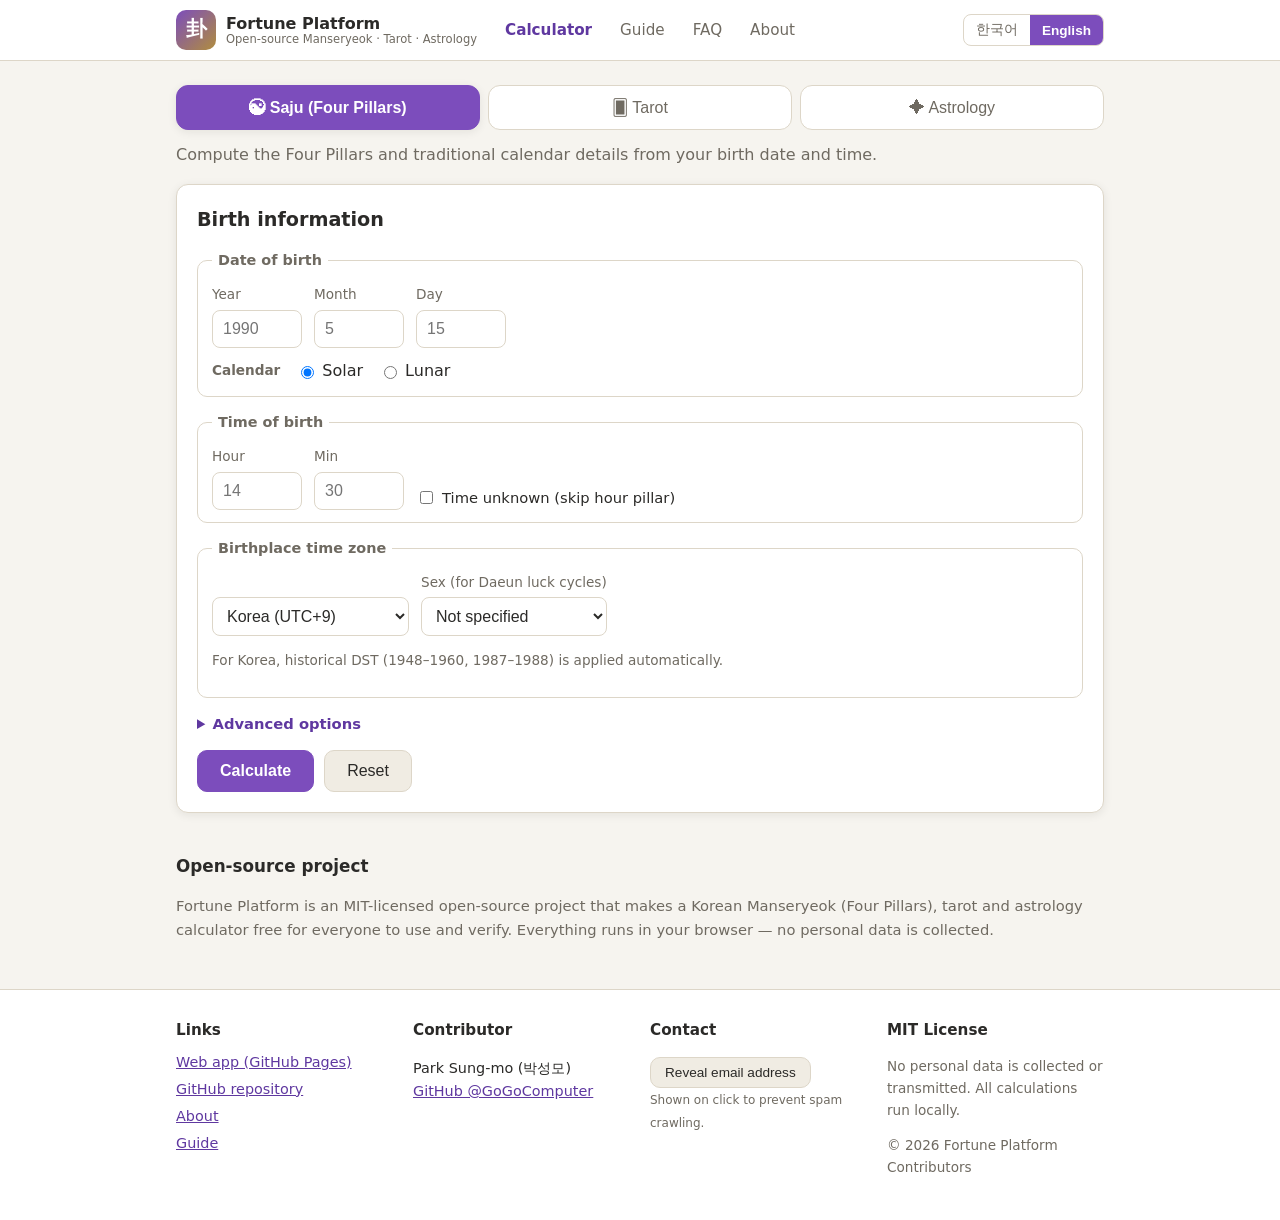
==== index.html @ 0ba6f223 "feat: open-source manseryeok/tarot/astrology web app (GitHub Pages) - 사주 만세력: 1900-2100 음력 변환(윤달), 절" ====
<!DOCTYPE html>
<html lang="ko">
<head>
  <meta charset="UTF-8">
  <meta name="viewport" content="width=device-width, initial-scale=1.0">
  <title>사주 만세력 계산기 - 무료 만세력·타로·점성술 | Fortune Platform</title>
  <meta name="description" content="생년월일을 입력하면 정확한 사주 만세력을 계산합니다. 천간지지, 오행, 납음오행, 절기, 대운까지 무료로 제공하는 오픈소스 만세력 계산기입니다.">
  <meta name="keywords" content="사주, 만세력, 사주 계산기, 무료 사주, 천간지지, 오행, 납음오행, 절기, 월령, 대운, 타로, 점성술, manseryeok, saju, four pillars">
  <link rel="canonical" href="https://fortune-org.github.io/fortune-platform/">
  <link rel="alternate" hreflang="ko" href="https://fortune-org.github.io/fortune-platform/?lang=ko">
  <link rel="alternate" hreflang="en" href="https://fortune-org.github.io/fortune-platform/?lang=en">
  <meta property="og:type" content="website">
  <meta property="og:title" content="사주 만세력 계산기 - Fortune Platform">
  <meta property="og:description" content="천간지지·오행·납음오행·절기·대운까지 계산하는 무료 오픈소스 만세력. 타로·점성술 포함.">
  <meta property="og:url" content="https://fortune-org.github.io/fortune-platform/">
  <link rel="icon" type="image/svg+xml" href="assets/favicon.svg">
  <link rel="stylesheet" href="css/style.css">
  <script type="application/ld+json">
  {
    "@context": "https://schema.org",
    "@type": "WebApplication",
    "name": "사주 만세력 계산기 (Fortune Platform)",
    "description": "정확한 무료 온라인 사주 만세력·타로·점성술 계산기",
    "keywords": "사주, 만세력, 사주 계산기, 천간지지, 오행, 무료 사주, 타로, 점성술",
    "url": "https://fortune-org.github.io/fortune-platform/",
    "applicationCategory": "LifestyleApplication",
    "operatingSystem": "Any",
    "offers": { "@type": "Offer", "price": "0", "priceCurrency": "USD" },
    "license": "https://opensource.org/licenses/MIT"
  }
  </script>
</head>
<body>
<header class="site-header">
  <div class="container header-inner">
    <a class="brand" href="./">
      <span class="brand-mark" aria-hidden="true">卦</span>
      <span class="brand-text">
        <strong data-i18n="brand">Fortune Platform</strong>
        <small data-i18n="brandSub">오픈소스 만세력 · 타로 · 점성술</small>
      </span>
    </a>
    <nav class="site-nav" aria-label="주 메뉴">
      <a href="./" class="active" data-i18n="nav.home">계산기</a>
      <a href="guide.html" data-i18n="nav.guide">가이드</a>
      <a href="faq.html" data-i18n="nav.faq">FAQ</a>
      <a href="about.html" data-i18n="nav.about">소개</a>
    </nav>
    <div class="lang-switch" role="group" data-i18n-aria="lang.label" aria-label="언어 선택">
      <button type="button" data-lang-btn="ko" data-i18n="lang.ko">한국어</button>
      <button type="button" data-lang-btn="en" data-i18n="lang.en">English</button>
    </div>
  </div>
</header>

<main class="container" id="main">
  <h1 data-i18n="h1Index" class="visually-hidden">사주 만세력 계산기</h1>

  <p id="app-error" class="error-box" hidden data-i18n="common.errors.dataLoad">데이터를 불러오지 못했습니다.</p>

  <!-- 모드 선택 -->
  <div class="mode-tabs" role="tablist" data-i18n-aria="mode.title" aria-label="모드 선택">
    <button type="button" role="tab" id="tab-saju" aria-controls="panel-saju" aria-selected="true" class="active">
      <span aria-hidden="true">☯</span> <span data-i18n="mode.saju">사주 만세력</span>
    </button>
    <button type="button" role="tab" id="tab-tarot" aria-controls="panel-tarot" aria-selected="false">
      <span aria-hidden="true">🂠</span> <span data-i18n="mode.tarot">타로</span>
    </button>
    <button type="button" role="tab" id="tab-astro" aria-controls="panel-astro" aria-selected="false">
      <span aria-hidden="true">✦</span> <span data-i18n="mode.astro">점성술</span>
    </button>
  </div>

  <!-- ── 사주 만세력 ─────────────────────────────── -->
  <section id="panel-saju" role="tabpanel" aria-labelledby="tab-saju">
    <p class="mode-desc" data-i18n="mode.sajuDesc">생년월일·시간으로 사주팔자와 만세력 정보를 계산합니다.</p>
    <p id="saju-loading" class="loading" data-i18n="common.dataLoading">데이터 로딩 중…</p>

    <form id="saju-form" class="card" hidden novalidate>
      <h2 data-i18n="saju.form.title">출생 정보 입력</h2>

      <fieldset>
        <legend data-i18n="saju.form.birthDate">생년월일</legend>
        <div class="field-row">
          <label class="field">
            <span data-i18n="form.year">년</span>
            <input type="number" id="saju-year" min="1900" max="2100" placeholder="1990" required inputmode="numeric">
          </label>
          <label class="field">
            <span data-i18n="form.month">월</span>
            <input type="number" id="saju-month" min="1" max="12" placeholder="5" required inputmode="numeric">
          </label>
          <label class="field">
            <span data-i18n="form.day">일</span>
            <input type="number" id="saju-day" min="1" max="31" placeholder="15" required inputmode="numeric">
          </label>
        </div>
        <div class="field-row radio-row">
          <span class="field-label" data-i18n="saju.form.calendarType">달력 기준</span>
          <label><input type="radio" name="saju-cal" id="saju-cal-solar" checked> <span data-i18n="saju.form.solar">양력</span></label>
          <label><input type="radio" name="saju-cal" id="saju-cal-lunar"> <span data-i18n="saju.form.lunar">음력</span></label>
          <label id="saju-leap-wrap" hidden><input type="checkbox" id="saju-leap"> <span data-i18n="saju.form.leapMonth">윤달</span></label>
        </div>
      </fieldset>

      <fieldset>
        <legend data-i18n="saju.form.birthTime">출생 시간</legend>
        <div class="field-row">
          <label class="field">
            <span data-i18n="form.hour">시</span>
            <input type="number" id="saju-hour" min="0" max="23" placeholder="14" inputmode="numeric">
          </label>
          <label class="field">
            <span data-i18n="form.minute">분</span>
            <input type="number" id="saju-minute" min="0" max="59" placeholder="30" inputmode="numeric">
          </label>
          <label class="check-inline"><input type="checkbox" id="saju-time-unknown"> <span data-i18n="saju.form.timeUnknown">출생 시간 모름</span></label>
        </div>
      </fieldset>

      <fieldset>
        <legend data-i18n="saju.form.timezone">출생지 시간대</legend>
        <div class="field-row">
          <select id="saju-tz" data-i18n-aria="saju.form.timezone" aria-label="출생지 시간대">
            <option value="korea" selected data-i18n="saju.tz.korea">한국 (UTC+9)</option>
            <option value="japan" data-i18n="saju.tz.japan">일본 (UTC+9)</option>
            <option value="china" data-i18n="saju.tz.china">중국 (UTC+8)</option>
            <option value="hongkong" data-i18n="saju.tz.hongkong">홍콩 (UTC+8)</option>
            <option value="thailand" data-i18n="saju.tz.thailand">태국 (UTC+7)</option>
            <option value="utc" data-i18n="saju.tz.utc">UTC (UTC+0)</option>
            <option value="london" data-i18n="saju.tz.london">런던 (UTC+0)</option>
            <option value="newyork" data-i18n="saju.tz.newyork">뉴욕 (UTC-5)</option>
            <option value="losangeles" data-i18n="saju.tz.losangeles">로스앤젤레스 (UTC-8)</option>
          </select>
          <label class="field">
            <span data-i18n="saju.form.gender">성별 (대운 계산용)</span>
            <select id="saju-gender">
              <option value="" data-i18n="saju.form.genderNone">선택 안 함</option>
              <option value="M" data-i18n="saju.form.genderM">남성</option>
              <option value="F" data-i18n="saju.form.genderF">여성</option>
            </select>
          </label>
        </div>
        <p class="muted small" data-i18n="saju.form.dstAutoNote">한국은 서머타임(1948–1960, 1987–1988)이 자동 반영됩니다.</p>
      </fieldset>

      <details class="advanced">
        <summary data-i18n="saju.form.options">상세 옵션</summary>
        <label class="check-block"><input type="checkbox" id="saju-korean-adjust" checked> <span data-i18n="saju.form.koreanAdjust">한국식 -30분 보정</span></label>
        <label class="check-block"><input type="checkbox" id="saju-yajasi"> <span data-i18n="saju.form.yajasi">야자시 적용</span></label>
        <label class="check-block" id="saju-manual-dst-wrap" hidden><input type="checkbox" id="saju-manual-dst"> <span data-i18n="saju.form.manualDst">출생 당시 서머타임 시행 중</span></label>
      </details>

      <p id="saju-error" class="error-box" role="alert" hidden></p>

      <div class="btn-row">
        <button type="submit" class="btn primary" data-i18n="common.calculate">만세력 계산</button>
        <button type="reset" class="btn" data-i18n="common.reset">초기화</button>
      </div>
    </form>

    <section id="saju-result" class="card result-card" hidden aria-live="polite">
      <div class="result-head">
        <h2 data-i18n="saju.result.title">만세력 결과</h2>
        <button type="button" id="copy-saju" class="btn copy-btn" data-i18n="common.copyAll">📋 모든 정보 복사 (.md)</button>
      </div>
      <div id="saju-result-body"></div>
    </section>
  </section>

  <!-- ── 타로 ────────────────────────────────────── -->
  <section id="panel-tarot" role="tabpanel" aria-labelledby="tab-tarot" hidden>
    <p class="mode-desc" data-i18n="mode.tarotDesc">스프레드를 선택하고 카드를 뽑아 전통 키워드를 확인합니다.</p>

    <form id="tarot-form" class="card" novalidate>
      <h2 data-i18n="tarot.form.title">타로 카드 뽑기</h2>
      <div class="field-row">
        <label class="field grow">
          <span data-i18n="tarot.form.spread">스프레드 선택</span>
          <select id="tarot-spread">
            <option value="one" data-i18n="tarot.spread.one">원 카드 (1장)</option>
            <option value="three" selected data-i18n="tarot.spread.three">쓰리 카드 (3장)</option>
            <option value="five" data-i18n="tarot.spread.five">파이브 카드 (5장)</option>
            <option value="celtic" data-i18n="tarot.spread.celtic">켈틱 크로스 (10장)</option>
          </select>
        </label>
      </div>
      <label class="field">
        <span data-i18n="tarot.form.question">질문 (선택)</span>
        <input type="text" id="tarot-question" maxlength="200" data-i18n-placeholder="tarot.form.questionPh">
      </label>
      <label class="check-block"><input type="checkbox" id="tarot-reversed" checked> <span data-i18n="tarot.form.allowReversed">역방향 카드 포함</span></label>
      <div class="btn-row">
        <button type="submit" id="tarot-draw-btn" class="btn primary" data-i18n="tarot.form.draw">카드 뽑기</button>
      </div>
    </form>

    <section id="tarot-result" class="card result-card" hidden aria-live="polite">
      <div class="result-head">
        <h2 data-i18n="tarot.result.title">타로 결과</h2>
        <button type="button" id="copy-tarot" class="btn copy-btn" data-i18n="common.copyAll">📋 모든 정보 복사 (.md)</button>
      </div>
      <div id="tarot-result-body"></div>
    </section>
  </section>

  <!-- ── 점성술 ──────────────────────────────────── -->
  <section id="panel-astro" role="tabpanel" aria-labelledby="tab-astro" hidden>
    <p class="mode-desc" data-i18n="mode.astroDesc">출생 정보를 바탕으로 서양 점성술 출생 차트를 계산합니다.</p>

    <form id="astro-form" class="card" novalidate>
      <h2 data-i18n="astro.form.title">출생 차트 계산</h2>
      <fieldset>
        <legend data-i18n="astro.form.date">출생 날짜 (양력)</legend>
        <div class="field-row">
          <label class="field"><span data-i18n="form.year">년</span>
            <input type="number" id="astro-year" min="1900" max="2100" placeholder="1990" required inputmode="numeric"></label>
          <label class="field"><span data-i18n="form.month">월</span>
            <input type="number" id="astro-month" min="1" max="12" placeholder="5" required inputmode="numeric"></label>
          <label class="field"><span data-i18n="form.day">일</span>
            <input type="number" id="astro-day" min="1" max="31" placeholder="15" required inputmode="numeric"></label>
        </div>
      </fieldset>
      <fieldset>
        <legend data-i18n="astro.form.time">출생 시간</legend>
        <div class="field-row">
          <label class="field"><span data-i18n="form.hour">시</span>
            <input type="number" id="astro-hour" min="0" max="23" placeholder="14" inputmode="numeric"></label>
          <label class="field"><span data-i18n="form.minute">분</span>
            <input type="number" id="astro-minute" min="0" max="59" placeholder="30" inputmode="numeric"></label>
          <label class="check-inline"><input type="checkbox" id="astro-time-unknown"> <span data-i18n="astro.form.timeUnknown">출생 시간 모름</span></label>
        </div>
        <p class="muted small" data-i18n="astro.form.timeNote">시간을 모르면 12:00으로 계산되며, 상승점·하우스는 표시되지 않습니다.</p>
      </fieldset>
      <fieldset>
        <legend data-i18n="astro.form.place">출생지</legend>
        <div class="field-row">
          <select id="astro-city" data-i18n-aria="astro.form.place" aria-label="출생지">
            <option value="seoul" selected data-i18n="astro.city.seoul">서울 (한국)</option>
            <option value="tokyo" data-i18n="astro.city.tokyo">도쿄 (일본)</option>
            <option value="beijing" data-i18n="astro.city.beijing">베이징 (중국)</option>
            <option value="hongkong" data-i18n="astro.city.hongkong">홍콩</option>
            <option value="bangkok" data-i18n="astro.city.bangkok">방콕 (태국)</option>
            <option value="london" data-i18n="astro.city.london">런던 (영국)</option>
            <option value="newyork" data-i18n="astro.city.newyork">뉴욕 (미국)</option>
            <option value="losangeles" data-i18n="astro.city.losangeles">로스앤젤레스 (미국)</option>
            <option value="custom" data-i18n="astro.city.custom">직접 입력 (위도/경도)</option>
          </select>
        </div>
        <div class="field-row" id="astro-manual-wrap" hidden>
          <label class="field"><span data-i18n="astro.form.lat">위도</span>
            <input type="number" id="astro-lat" step="0.0001" min="-90" max="90" placeholder="37.5665"></label>
          <label class="field"><span data-i18n="astro.form.lon">경도</span>
            <input type="number" id="astro-lon" step="0.0001" min="-180" max="180" placeholder="126.9780"></label>
          <label class="field"><span>UTC±h</span>
            <input type="number" id="astro-tzoff" step="0.5" min="-12" max="14" placeholder="9"></label>
        </div>
        <label class="check-block"><input type="checkbox" id="astro-dst"> <span data-i18n="saju.form.manualDst">출생 당시 서머타임 시행 중</span></label>
      </fieldset>

      <p id="astro-error" class="error-box" role="alert" hidden></p>
      <div class="btn-row">
        <button type="submit" class="btn primary" data-i18n="astro.form.calculate">차트 계산</button>
        <button type="reset" class="btn" data-i18n="common.reset">초기화</button>
      </div>
    </form>

    <section id="astro-result" class="card result-card" hidden aria-live="polite">
      <div class="result-head">
        <h2 data-i18n="astro.result.title">출생 차트</h2>
        <button type="button" id="copy-astro" class="btn copy-btn" data-i18n="common.copyAll">📋 모든 정보 복사 (.md)</button>
      </div>
      <div id="astro-result-body"></div>
    </section>
  </section>

  <!-- SEO 소개 문단 -->
  <section class="seo-intro">
    <h2 data-i18n="footer.aboutTitle">오픈소스 프로젝트</h2>
    <p data-i18n="footer.aboutText">
      Fortune Platform은 사주 만세력·타로·점성술 계산기를 누구나 무료로 사용하고 검증할 수 있도록 공개한
      MIT 라이선스 오픈소스 프로젝트입니다. 모든 계산은 브라우저 안에서만 이루어지며 개인정보를 수집하지 않습니다.
    </p>
  </section>
</main>

<footer class="site-footer">
  <div class="container footer-grid">
    <div>
      <h3 data-i18n="footer.links">링크</h3>
      <ul>
        <li><a href="https://fortune-org.github.io/fortune-platform/" data-i18n="footer.landing">웹 앱 (GitHub Pages)</a></li>
        <li><a href="https://github.com/fortune-org/fortune-platform" rel="noopener" target="_blank" data-i18n="footer.repo">GitHub 저장소</a></li>
        <li><a href="about.html" data-i18n="nav.about">소개</a></li>
        <li><a href="guide.html" data-i18n="nav.guide">가이드</a></li>
      </ul>
    </div>
    <div>
      <h3 data-i18n="footer.contributorTitle">기여자</h3>
      <p>
        <span data-i18n="footer.contributorName">박성모 (Park Sung-mo)</span><br>
        <a href="https://github.com/GoGoComputer" rel="noopener" target="_blank">GitHub @GoGoComputer</a>
      </p>
    </div>
    <div>
      <h3 data-i18n="footer.contactTitle">연락처</h3>
      <p>
        <button type="button" id="contact-reveal" class="btn small" data-i18n="footer.contactReveal">이메일 주소 보기</button><br>
        <small class="muted" data-i18n="footer.contactNote">스팸 방지를 위해 버튼을 누르면 표시됩니다.</small>
      </p>
    </div>
    <div>
      <h3 data-i18n="footer.license">MIT 라이선스</h3>
      <p class="muted small" data-i18n="footer.privacy">개인정보를 수집·전송하지 않습니다.</p>
      <p class="muted small">© <span id="footer-year">2026</span> Fortune Platform Contributors</p>
    </div>
  </div>
</footer>

<script type="module" src="js/main.js"></script>
</body>
</html>
---- css/style.css ----
/* Fortune Platform — 전체 스타일
   반응형 (모바일 우선) + prefers-color-scheme 다크 모드 */

:root {
  --bg: #f6f4ef;
  --surface: #ffffff;
  --surface-2: #f0ece3;
  --text: #2b2a28;
  --text-muted: #6f6a61;
  --border: #ddd6c8;
  --primary: #7c4dbc;
  --primary-strong: #5f38a0;
  --primary-contrast: #ffffff;
  --accent: #b08d3e;
  --error-bg: #fdecec;
  --error-text: #b3261e;
  --ok: #2e7d32;
  --el-wood: #2e8b57;
  --el-fire: #d15145;
  --el-earth: #b08d3e;
  --el-metal: #8b8f98;
  --el-water: #3a6ea5;
  --radius: 12px;
  --shadow: 0 2px 10px rgb(30 25 15 / 8%);
}

@media (prefers-color-scheme: dark) {
  :root {
    --bg: #17161a;
    --surface: #211f26;
    --surface-2: #2a2731;
    --text: #eae7e0;
    --text-muted: #a49e93;
    --border: #3a3542;
    --primary: #a37ce0;
    --primary-strong: #b795ec;
    --primary-contrast: #17161a;
    --accent: #d4af5f;
    --error-bg: #3a2020;
    --error-text: #ff8a80;
    --shadow: 0 2px 12px rgb(0 0 0 / 40%);
  }
}

* { box-sizing: border-box; }

/* hidden 속성이 display 지정 클래스보다 항상 우선 */
[hidden] { display: none !important; }

html { scroll-behavior: smooth; }

body {
  margin: 0;
  background: var(--bg);
  color: var(--text);
  font-family: "Apple SD Gothic Neo", "Noto Sans KR", "Malgun Gothic", system-ui, -apple-system, sans-serif;
  line-height: 1.6;
  -webkit-font-smoothing: antialiased;
}

.container { max-width: 960px; margin: 0 auto; padding: 0 16px; }

.visually-hidden {
  position: absolute; width: 1px; height: 1px;
  clip-path: inset(50%); overflow: hidden; white-space: nowrap;
}

a { color: var(--primary-strong); }

.muted { color: var(--text-muted); }
.small { font-size: 0.85rem; }

/* ── 헤더 ─────────────────────────────── */
.site-header {
  background: var(--surface);
  border-bottom: 1px solid var(--border);
  position: sticky; top: 0; z-index: 20;
}

.header-inner {
  display: flex; align-items: center; gap: 16px; flex-wrap: wrap;
  padding-top: 10px; padding-bottom: 10px;
}

.brand { display: flex; align-items: center; gap: 10px; text-decoration: none; color: var(--text); }

.brand-mark {
  display: grid; place-items: center;
  width: 40px; height: 40px; border-radius: 10px;
  background: linear-gradient(135deg, var(--primary), var(--accent));
  color: #fff; font-size: 1.3rem; font-weight: 700;
}

.brand-text { display: flex; flex-direction: column; line-height: 1.2; }
.brand-text small { color: var(--text-muted); font-size: 0.72rem; }

.site-nav { display: flex; gap: 4px; flex: 1; flex-wrap: wrap; }

.site-nav a {
  padding: 6px 12px; border-radius: 8px; text-decoration: none;
  color: var(--text-muted); font-size: 0.95rem;
}

.site-nav a:hover { background: var(--surface-2); color: var(--text); }
.site-nav a.active { color: var(--primary-strong); font-weight: 700; }

.lang-switch { display: flex; border: 1px solid var(--border); border-radius: 8px; overflow: hidden; }

.lang-switch button {
  border: 0; background: transparent; color: var(--text-muted);
  padding: 6px 12px; cursor: pointer; font-size: 0.85rem;
}

.lang-switch button.active { background: var(--primary); color: var(--primary-contrast); font-weight: 700; }

/* ── 모드 탭 ──────────────────────────── */
.mode-tabs { display: flex; gap: 8px; margin: 24px 0 12px; flex-wrap: wrap; }

.mode-tabs [role="tab"] {
  flex: 1 1 140px;
  padding: 12px 16px; font-size: 1rem; cursor: pointer;
  border: 1px solid var(--border); border-radius: var(--radius);
  background: var(--surface); color: var(--text-muted);
  transition: all 0.15s ease;
}

.mode-tabs [role="tab"]:hover { border-color: var(--primary); }

.mode-tabs [role="tab"].active {
  background: var(--primary); border-color: var(--primary);
  color: var(--primary-contrast); font-weight: 700;
  box-shadow: var(--shadow);
}

.mode-desc { color: var(--text-muted); margin: 8px 0 16px; }

/* ── 카드/폼 ──────────────────────────── */
.card {
  background: var(--surface);
  border: 1px solid var(--border);
  border-radius: var(--radius);
  box-shadow: var(--shadow);
  padding: 20px;
  margin-bottom: 20px;
}

.card h2 { margin: 0 0 14px; font-size: 1.2rem; }

fieldset {
  border: 1px solid var(--border); border-radius: 10px;
  margin: 0 0 14px; padding: 12px 14px;
}

legend { padding: 0 6px; font-weight: 700; font-size: 0.9rem; color: var(--text-muted); }

.field-row { display: flex; gap: 12px; flex-wrap: wrap; align-items: flex-end; }

.field { display: flex; flex-direction: column; gap: 4px; font-size: 0.85rem; color: var(--text-muted); }
.field.grow { flex: 1; }

.field input, .field select, select {
  padding: 9px 10px;
  border: 1px solid var(--border); border-radius: 8px;
  background: var(--surface); color: var(--text);
  font-size: 1rem; min-width: 90px;
}

.field input:focus-visible, select:focus-visible, input:focus-visible, button:focus-visible {
  outline: 2px solid var(--primary); outline-offset: 1px;
}

input[type="text"] { width: 100%; }

input:disabled { opacity: 0.45; }

.radio-row { align-items: center; gap: 16px; margin-top: 10px; }
.radio-row label { display: flex; align-items: center; gap: 5px; }
.field-label { font-size: 0.85rem; color: var(--text-muted); font-weight: 700; }

.check-inline, .check-block { display: flex; align-items: center; gap: 6px; font-size: 0.92rem; }
.check-block { margin: 8px 0; }

.advanced { margin: 6px 0 14px; }
.advanced summary { cursor: pointer; color: var(--primary-strong); font-weight: 700; font-size: 0.92rem; }

/* ── 버튼 ─────────────────────────────── */
.btn-row { display: flex; gap: 10px; flex-wrap: wrap; }

.btn {
  padding: 11px 22px; font-size: 1rem; cursor: pointer;
  border: 1px solid var(--border); border-radius: 10px;
  background: var(--surface-2); color: var(--text);
  transition: transform 0.08s ease, box-shadow 0.15s ease;
}

.btn:hover { box-shadow: var(--shadow); }
.btn:active { transform: translateY(1px); }

.btn.primary {
  background: var(--primary); border-color: var(--primary);
  color: var(--primary-contrast); font-weight: 700;
}

.btn.primary:hover { background: var(--primary-strong); }
.btn.small { padding: 7px 14px; font-size: 0.85rem; }

.copy-btn.copied { border-color: var(--ok); color: var(--ok); font-weight: 700; }
.copy-btn.copy-failed { border-color: var(--error-text); color: var(--error-text); }

/* ── 오류/로딩 ────────────────────────── */
.error-box {
  background: var(--error-bg); color: var(--error-text);
  border-radius: 8px; padding: 10px 14px; font-size: 0.92rem;
}

.loading { color: var(--text-muted); }

.loading::before {
  content: ""; display: inline-block; width: 14px; height: 14px;
  margin-right: 8px; vertical-align: -2px;
  border: 2px solid var(--border); border-top-color: var(--primary);
  border-radius: 50%; animation: spin 0.9s linear infinite;
}

@keyframes spin { to { transform: rotate(360deg); } }

/* ── 결과 공통 ────────────────────────── */
.result-card { border-top: 4px solid var(--primary); }

.result-head { display: flex; align-items: center; justify-content: space-between; gap: 12px; flex-wrap: wrap; }
.result-head h2 { margin: 0; }

.result-section { margin: 18px 0; }
.result-section h3 { margin: 0 0 10px; font-size: 1.05rem; color: var(--primary-strong); }

.result-notes p { margin: 4px 0; font-size: 0.88rem; color: var(--text-muted); }

.kv-grid { display: grid; grid-template-columns: repeat(auto-fit, minmax(260px, 1fr)); gap: 8px 20px; margin: 0; }
.kv { display: flex; gap: 10px; align-items: baseline; }
.kv dt { font-weight: 700; font-size: 0.88rem; color: var(--text-muted); white-space: nowrap; }
.kv dd { margin: 0; }

/* ── 사주 결과 ────────────────────────── */
.pillar-table { width: 100%; border-collapse: collapse; font-size: 0.92rem; }

.pillar-table th, .pillar-table td {
  border: 1px solid var(--border); padding: 8px; text-align: center; vertical-align: middle;
}

.pillar-table thead th { background: var(--surface-2); }
.pillar-table tbody th { background: var(--surface-2); font-size: 0.82rem; white-space: nowrap; }

.ganji-cell { display: flex; flex-direction: column; gap: 2px; border-radius: 8px; padding: 6px 4px; }
.ganji-hanja { font-size: 1.6rem; font-weight: 700; line-height: 1.2; }
.ganji-sub { font-size: 0.72rem; opacity: 0.95; }

.el-wood  { background: color-mix(in srgb, var(--el-wood) 16%, transparent); color: var(--el-wood); }
.el-fire  { background: color-mix(in srgb, var(--el-fire) 16%, transparent); color: var(--el-fire); }
.el-earth { background: color-mix(in srgb, var(--el-earth) 18%, transparent); color: var(--el-earth); }
.el-metal { background: color-mix(in srgb, var(--el-metal) 20%, transparent); color: var(--el-metal); }
.el-water { background: color-mix(in srgb, var(--el-water) 16%, transparent); color: var(--el-water); }

.el-bars { display: flex; flex-direction: column; gap: 6px; }
.el-bar-row { display: grid; grid-template-columns: 90px 1fr 28px; align-items: center; gap: 10px; }
.el-chip { padding: 2px 8px; border-radius: 6px; font-size: 0.82rem; text-align: center; font-weight: 700; }
.el-bar-track { background: var(--surface-2); border-radius: 6px; height: 14px; overflow: hidden; }
.el-bar { height: 100%; border-radius: 6px; transition: width 0.4s ease; }
.el-bar.el-wood { background: var(--el-wood); }
.el-bar.el-fire { background: var(--el-fire); }
.el-bar.el-earth { background: var(--el-earth); }
.el-bar.el-metal { background: var(--el-metal); }
.el-bar.el-water { background: var(--el-water); }
.el-count { text-align: right; font-weight: 700; }

.daeun-list { display: grid; grid-template-columns: repeat(auto-fill, minmax(76px, 1fr)); gap: 8px; }

.daeun-item {
  display: flex; flex-direction: column; align-items: center; gap: 2px;
  background: var(--surface-2); border-radius: 10px; padding: 8px 4px;
}

.daeun-age { font-size: 0.75rem; color: var(--text-muted); }
.daeun-ganji { font-size: 1.2rem; font-weight: 700; }
.daeun-sub { font-size: 0.72rem; color: var(--text-muted); }

/* ── 타로 ─────────────────────────────── */
.tarot-question { background: var(--surface-2); border-radius: 8px; padding: 8px 12px; }

.tarot-grid { display: grid; grid-template-columns: repeat(auto-fill, minmax(220px, 1fr)); gap: 14px; }

.tarot-card {
  border: 1px solid var(--border); border-radius: var(--radius);
  padding: 14px; background: var(--surface);
  display: flex; flex-direction: column; gap: 6px;
}

.tarot-card.reversed { border-color: var(--accent); }

.tarot-card-head { display: flex; justify-content: space-between; align-items: center; gap: 8px; }
.tarot-pos { font-size: 0.8rem; font-weight: 700; color: var(--text-muted); }

.tarot-orient { font-size: 0.75rem; padding: 2px 8px; border-radius: 999px; font-weight: 700; }
.tarot-orient.up { background: color-mix(in srgb, var(--ok) 15%, transparent); color: var(--ok); }
.tarot-orient.rev { background: color-mix(in srgb, var(--accent) 20%, transparent); color: var(--accent); }

.tarot-face {
  height: 84px; border-radius: 10px;
  background: linear-gradient(150deg, var(--primary) 0%, var(--primary-strong) 60%, var(--accent) 130%);
  color: #fff; display: flex; align-items: center; justify-content: center; gap: 12px;
  font-size: 1.5rem;
}

.tarot-card.reversed .tarot-face { transform: rotate(180deg); }

.tarot-name { margin: 4px 0 0; font-size: 1rem; }
.tarot-arcana { margin: 0; }
.tarot-keywords { margin: 0; font-size: 0.88rem; }

/* ── 점성술 ───────────────────────────── */
.astro-table { width: 100%; border-collapse: collapse; font-size: 0.92rem; }
.astro-table th, .astro-table td { border: 1px solid var(--border); padding: 7px 9px; text-align: left; }
.astro-table thead th { background: var(--surface-2); }

.aspect-list { margin: 0; padding-left: 20px; font-size: 0.92rem; }
.aspect-list li { margin: 3px 0; }

.balance-grid { display: grid; grid-template-columns: repeat(auto-fit, minmax(180px, 1fr)); gap: 14px; }
.balance-grid h4 { margin: 0 0 6px; }
.balance-grid p { margin: 2px 0; font-size: 0.92rem; }

/* ── SEO/컨텐츠 ───────────────────────── */
.seo-intro { margin: 40px 0; color: var(--text-muted); font-size: 0.92rem; }
.seo-intro h2 { font-size: 1.05rem; color: var(--text); }

.content-page { padding: 24px 0 40px; }
.content-page h1 { font-size: 1.6rem; }
.content-page h2 { font-size: 1.2rem; margin-top: 32px; color: var(--primary-strong); }
.content-page table { width: 100%; border-collapse: collapse; font-size: 0.9rem; margin: 12px 0; }
.content-page th, .content-page td { border: 1px solid var(--border); padding: 6px 10px; text-align: left; }
.content-page thead th { background: var(--surface-2); }

.faq-item { border: 1px solid var(--border); border-radius: 10px; margin: 10px 0; background: var(--surface); }
.faq-item summary { cursor: pointer; padding: 12px 16px; font-weight: 700; }
.faq-item p { padding: 0 16px 14px; margin: 0; color: var(--text-muted); }

.contrib-card {
  display: flex; gap: 14px; align-items: center;
  border: 1px solid var(--border); border-radius: var(--radius);
  padding: 16px; background: var(--surface); max-width: 480px;
}

.contrib-avatar {
  width: 56px; height: 56px; border-radius: 50%;
  background: linear-gradient(135deg, var(--primary), var(--accent));
  display: grid; place-items: center; color: #fff; font-size: 1.4rem; font-weight: 700;
}

/* ── 푸터 ─────────────────────────────── */
.site-footer {
  margin-top: 48px; border-top: 1px solid var(--border);
  background: var(--surface); padding: 28px 0;
  font-size: 0.9rem;
}

.footer-grid { display: grid; grid-template-columns: repeat(auto-fit, minmax(200px, 1fr)); gap: 20px; }
.footer-grid h3 { margin: 0 0 8px; font-size: 0.95rem; }
.footer-grid ul { list-style: none; margin: 0; padding: 0; }
.footer-grid li { margin: 4px 0; }

/* ── 반응형 ───────────────────────────── */
@media (max-width: 640px) {
  .header-inner { gap: 8px; }
  .brand-text small { display: none; }
  .site-nav { order: 3; width: 100%; justify-content: space-between; }
  .site-nav a { padding: 6px 8px; font-size: 0.88rem; }
  .mode-tabs [role="tab"] { padding: 10px 8px; font-size: 0.9rem; }
  .pillar-table { font-size: 0.8rem; }
  .ganji-hanja { font-size: 1.25rem; }
  .ganji-sub { font-size: 0.62rem; }
  .result-head { flex-direction: column; align-items: stretch; }
  .kv { flex-direction: column; gap: 0; }
}

@media print {
  .site-header, .site-footer, .mode-tabs, form, .copy-btn { display: none !important; }
  .card { box-shadow: none; border: none; }
}
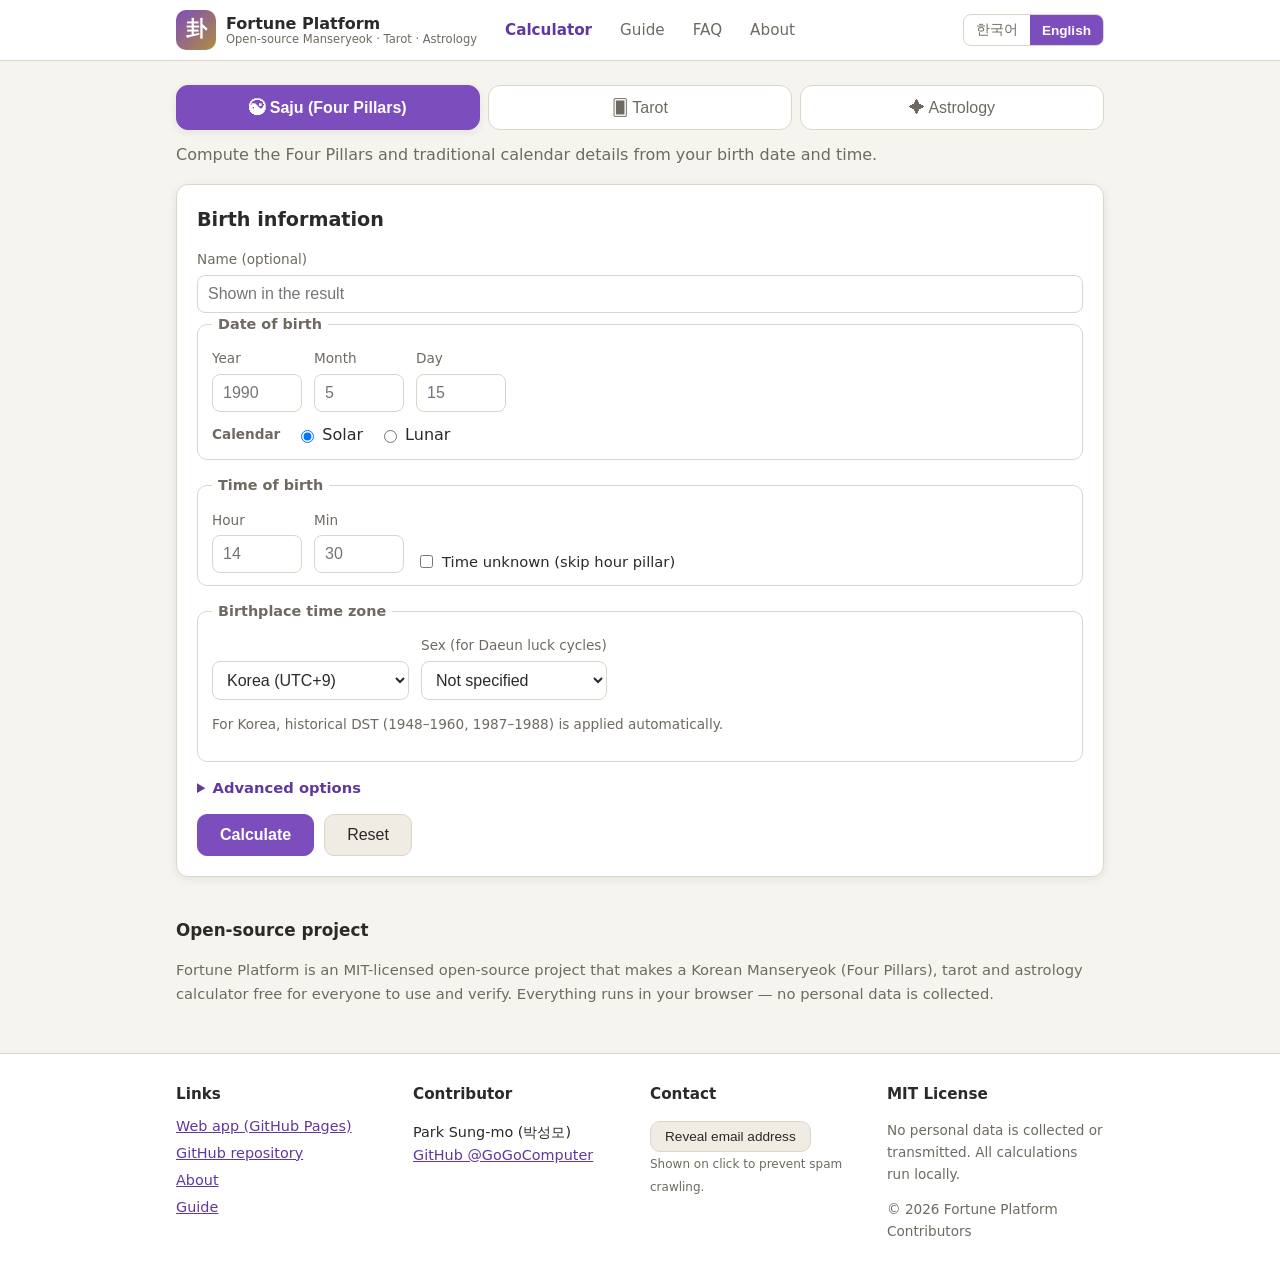
==== commit b296234c: "feat(saju): 모비딕 수준 상세 분석 + 대운·세운·월운·일운 / feat(tarot): 자유 타로·주제·조합 해석 사주: - 신강신약 v2 6단계 파이프라인 (원본 Pyt" ====
--- a/index.html
+++ b/index.html
@@ -79,6 +79,11 @@
     <form id="saju-form" class="card" hidden novalidate>
       <h2 data-i18n="saju.form.title">출생 정보 입력</h2>
 
+      <label class="field">
+        <span data-i18n="saju.form.name">이름 (선택)</span>
+        <input type="text" id="saju-name" maxlength="30" data-i18n-placeholder="saju.form.namePh" autocomplete="off">
+      </label>
+
       <fieldset>
         <legend data-i18n="saju.form.birthDate">생년월일</legend>
         <div class="field-row">
@@ -182,6 +187,21 @@
             <option value="three" selected data-i18n="tarot.spread.three">쓰리 카드 (3장)</option>
             <option value="five" data-i18n="tarot.spread.five">파이브 카드 (5장)</option>
             <option value="celtic" data-i18n="tarot.spread.celtic">켈틱 크로스 (10장)</option>
+            <option value="free" data-i18n="tarot.spread.free">자유 타로 (1~12장)</option>
+          </select>
+        </label>
+        <label class="field" id="tarot-count-wrap" hidden>
+          <span data-i18n="tarot.form.count">카드 수 (1~12)</span>
+          <input type="number" id="tarot-count" min="1" max="12" value="3" inputmode="numeric">
+        </label>
+        <label class="field">
+          <span data-i18n="tarot.form.topic">주제 선택</span>
+          <select id="tarot-topic">
+            <option value="free" selected data-i18n="tarot.topic.free">자유 질문</option>
+            <option value="love" data-i18n="tarot.topic.love">연애운</option>
+            <option value="career" data-i18n="tarot.topic.career">직업·일운</option>
+            <option value="relation" data-i18n="tarot.topic.relation">인간관계</option>
+            <option value="daily" data-i18n="tarot.topic.daily">오늘의 운세</option>
           </select>
         </label>
       </div>
--- a/css/style.css
+++ b/css/style.css
@@ -355,6 +355,129 @@
   display: grid; place-items: center; color: #fff; font-size: 1.4rem; font-weight: 700;
 }
 
+/* ── 사주 확장 (헤더/기둥 카드/운세/달력) ── */
+.saju-header { display: flex; gap: 14px; align-items: flex-start; margin-bottom: 8px; }
+
+.saju-header-mark {
+  flex: 0 0 auto; width: 52px; height: 52px; border-radius: 12px;
+  background: linear-gradient(135deg, var(--primary), var(--accent));
+  color: #fff; font-size: 1.6rem; display: grid; place-items: center;
+}
+
+.saju-header-title { margin: 0 0 2px; font-size: 1.15rem; }
+.saju-header-meta { margin: 0 0 6px; font-size: 0.92rem; }
+
+.badge-row { display: flex; gap: 6px; flex-wrap: wrap; }
+.badge-row.wrap { row-gap: 8px; }
+
+.badge {
+  display: inline-block; padding: 2px 10px; border-radius: 999px;
+  background: var(--surface-2); font-size: 0.75rem; color: var(--text-muted);
+  border: 1px solid var(--border);
+}
+
+.badge.accent {
+  background: color-mix(in srgb, var(--accent) 18%, transparent);
+  color: var(--accent); border-color: var(--accent); font-weight: 700;
+}
+
+.pillar-cards { display: grid; grid-template-columns: repeat(auto-fit, minmax(130px, 1fr)); gap: 10px; }
+
+.pillar-card {
+  border: 1px solid var(--border); border-radius: var(--radius);
+  padding: 10px; text-align: center; background: var(--surface);
+}
+
+.pillar-card.day-master { border-color: var(--accent); box-shadow: 0 0 0 1px var(--accent); }
+.pillar-card-head { display: flex; justify-content: center; gap: 6px; align-items: center; font-size: 0.8rem; color: var(--text-muted); margin-bottom: 6px; }
+
+.pillar-hanja {
+  font-size: 2rem; font-weight: 700; line-height: 1.25;
+  border-radius: 8px; margin: 2px 0;
+}
+
+.pillar-ko { margin: 4px 0 2px; font-weight: 700; }
+.pillar-sub { margin: 1px 0; font-size: 0.78rem; }
+
+.strength-day { margin: 0 0 8px; }
+
+.yongsin-chips { display: flex; gap: 12px; flex-wrap: wrap; margin-bottom: 8px; }
+.yongsin-chip { display: flex; flex-direction: column; gap: 3px; align-items: flex-start; }
+.yongsin-chip .el-chip { font-size: 1rem; padding: 4px 12px; }
+
+.geunmyo-grid { display: grid; grid-template-columns: repeat(auto-fit, minmax(160px, 1fr)); gap: 10px; }
+.geunmyo-item { border: 1px solid var(--border); border-radius: 10px; padding: 10px; background: var(--surface); }
+.geunmyo-item p { margin: 2px 0; }
+
+.rel-list { margin: 0; padding-left: 4px; list-style: none; font-size: 0.92rem; }
+.rel-list li { margin: 4px 0; }
+.rel-type {
+  display: inline-block; min-width: 74px; font-size: 0.78rem; font-weight: 700;
+  color: var(--primary-strong); margin-right: 4px;
+}
+
+.luck-list { display: grid; grid-template-columns: repeat(auto-fill, minmax(104px, 1fr)); gap: 8px; }
+.luck-list.months { grid-template-columns: repeat(auto-fill, minmax(92px, 1fr)); }
+
+.luck-item {
+  display: flex; flex-direction: column; align-items: center; gap: 1px;
+  border: 1px solid var(--border); border-radius: 10px;
+  background: var(--surface-2); padding: 8px 4px; cursor: pointer;
+  color: var(--text); font: inherit; transition: border-color 0.12s;
+}
+
+.luck-item:hover { border-color: var(--primary); }
+.luck-item.selected { border-color: var(--primary); box-shadow: 0 0 0 1px var(--primary); }
+.luck-item.current { background: color-mix(in srgb, var(--accent) 10%, var(--surface-2)); }
+
+.luck-ganji { font-size: 1.15rem; font-weight: 700; }
+.luck-sub { font-size: 0.72rem; color: var(--text-muted); }
+.luck-age { font-size: 0.72rem; color: var(--text-muted); }
+.luck-date { font-size: 0.66rem; }
+.luck-tg { font-size: 0.7rem; }
+.luck-sinsal { font-size: 0.64rem; color: var(--accent); text-align: center; line-height: 1.3; margin: 2px 0 0; }
+
+.ilun-grid { display: grid; grid-template-columns: repeat(7, 1fr); gap: 4px; }
+.ilun-wd { text-align: center; font-size: 0.72rem; color: var(--text-muted); font-weight: 700; padding: 2px 0; }
+.ilun-cell {
+  display: flex; flex-direction: column; align-items: center; gap: 0;
+  border: 1px solid var(--border); border-radius: 8px; padding: 4px 1px;
+  background: var(--surface); min-height: 56px;
+}
+.ilun-cell.empty { border: none; background: transparent; }
+.ilun-cell.today { border-color: var(--accent); box-shadow: 0 0 0 1px var(--accent); }
+.ilun-day { font-size: 0.7rem; color: var(--text-muted); }
+.ilun-ganji { font-size: 0.9rem; font-weight: 700; }
+.ilun-tg { font-size: 0.58rem; color: var(--text-muted); text-align: center; }
+
+.today-grid { display: grid; grid-template-columns: repeat(auto-fit, minmax(180px, 1fr)); gap: 10px; }
+.today-card {
+  display: flex; flex-direction: column; align-items: center; gap: 2px;
+  border: 1px solid var(--border); border-radius: var(--radius);
+  padding: 12px; background: var(--surface);
+}
+.today-card .luck-ganji { font-size: 1.5rem; }
+.today-card p { margin: 2px 0; text-align: center; }
+
+.flow-strip { display: flex; gap: 8px; overflow-x: auto; padding: 6px 2px; }
+.flow-item {
+  flex: 0 0 auto; min-width: 84px;
+  display: flex; flex-direction: column; align-items: center; gap: 1px;
+  border: 1px solid var(--border); border-radius: 10px; padding: 8px 6px;
+  background: var(--surface-2);
+}
+.flow-item.current { border-color: var(--accent); box-shadow: 0 0 0 1px var(--accent); }
+.flow-hanja { font-size: 1.3rem; font-weight: 700; border-radius: 6px; padding: 0 8px; }
+
+/* 타로 조합 해석 */
+.tarot-synthesis {
+  margin-top: 14px; border: 1px solid var(--border); border-left: 4px solid var(--primary);
+  border-radius: 10px; padding: 12px 14px; background: var(--surface-2);
+}
+.tarot-synthesis h4 { margin: 0 0 6px; }
+.tarot-synthesis p { margin: 4px 0; font-size: 0.95rem; }
+.tarot-special { color: var(--accent); }
+
 /* ── 푸터 ─────────────────────────────── */
 .site-footer {
   margin-top: 48px; border-top: 1px solid var(--border);
